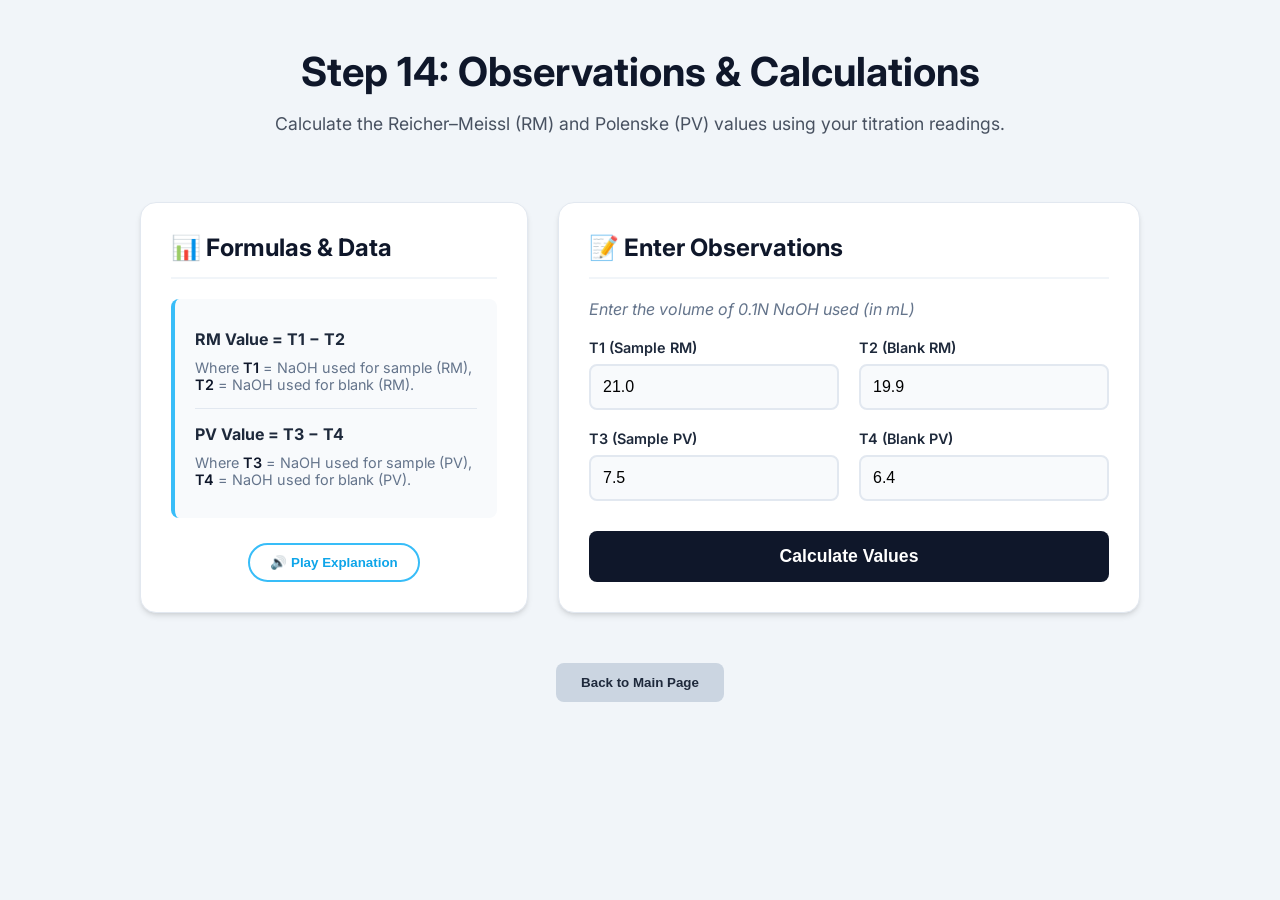
==== experiment/simulation/step14.html @ f15d76d9 "Add files via upload" ====
<!DOCTYPE html>
<html lang="en">
<head>
    <meta charset="UTF-8">
    <meta name="viewport" content="width=device-width, initial-scale=1.0">
    <title>Step 14: Observations & Calculations</title>
    <link rel="stylesheet" href="css/step14.css">
    <link href="https://fonts.googleapis.com/css2?family=Inter:wght@400;500;600;700&display=swap" rel="stylesheet">
</head>
<body>

    <div class="container">
        <!-- Header -->
        <header>
            <h1>Step 14: Observations & Calculations</h1>
            <p class="subtitle">Calculate the Reicher–Meissl (RM) and Polenske (PV) values using your titration readings.</p>
        </header>

        <!-- Main Content Grid -->
        <main>
            
            <!-- Left Column: inputs and Info -->
            <div class="card info-card">
                <h2>📊 Formulas & Data</h2>
                
                <div class="formula-box">
                    <p><strong>RM Value = T1 − T2</strong></p>
                    <p class="small">Where <span class="highlight">T1</span> = NaOH used for sample (RM), <span class="highlight">T2</span> = NaOH used for blank (RM).</p>
                    <hr>
                    <p><strong>PV Value = T3 − T4</strong></p>
                    <p class="small">Where <span class="highlight">T3</span> = NaOH used for sample (PV), <span class="highlight">T4</span> = NaOH used for blank (PV).</p>
                </div>

                <div class="audio-control">
                    <button id="playAudioBtn" class="audio-btn">🔊 Play Explanation</button>
                </div>
            </div>

            <!-- Right Column: Interactive Table -->
            <div class="card calculation-card">
                <h2>📝 Enter Observations</h2>
                <p class="instruction">Enter the volume of 0.1N NaOH used (in mL)</p>

                <div class="input-grid">
                    <div class="input-group">
                        <label for="t1">T1 (Sample RM)</label>
                        <input type="number" id="t1" value="21.0" step="0.1">
                    </div>
                    <div class="input-group">
                        <label for="t2">T2 (Blank RM)</label>
                        <input type="number" id="t2" value="19.9" step="0.1">
                    </div>
                    <div class="input-group">
                        <label for="t3">T3 (Sample PV)</label>
                        <input type="number" id="t3" value="7.5" step="0.1">
                    </div>
                    <div class="input-group">
                        <label for="t4">T4 (Blank PV)</label>
                        <input type="number" id="t4" value="6.4" step="0.1">
                    </div>
                </div>

                <button id="calculateBtn" class="primary-btn">Calculate Values</button>

                <!-- Hidden Results Section -->
                <div id="resultSection" class="result-section hidden">
                    <div id="resultFeedback" class="feedback-box">
                        <!-- Dynamic Content Here -->
                    </div>

                    <div id="finalConclusion" class="conclusion-box hidden">
                        <!-- Dynamic Content Here -->
                    </div>
                </div>

            </div>

        </main>

        <!-- Footer / Navigation -->
        <footer>
            <button id="backBtn" class="secondary-btn" onclick="window.location.href='index.html'">Back to Main Page</button>
        </footer>

    </div>

    <script src="script/step14.js"></script>
</body>
</html>
---- experiment/simulation/css/step14.css ----
/* CSS for Step 14: Observations & Calculations */

:root {
    --bg-color: #f1f5f9; /* Light slate background */
    --card-bg: #ffffff;
    --navy-dark: #0f172a;
    --slate-grey: #1e293b;
    --sky-blue: #38bdf8;
    --sky-blue-hover: #0ea5e9;
    --yellow-correct: #facc15;
    --green-success: #22c55e;
    --red-error: #f87171;
    --shadow-soft: 0 4px 6px -1px rgb(0 0 0 / 0.1), 0 2px 4px -2px rgb(0 0 0 / 0.1);
}

body {
    font-family: 'Inter', sans-serif;
    background-color: var(--bg-color);
    color: var(--slate-grey);
    margin: 0;
    padding: 20px;
    display: flex;
    justify-content: center;
    min-height: 100vh;
    box-sizing: border-box;
}

.container {
    width: 100%;
    max-width: 1000px;
    display: flex;
    flex-direction: column;
    gap: 30px;
}

/* Header */
header {
    text-align: center;
    margin-bottom: 20px;
}

header h1 {
    color: var(--navy-dark);
    font-size: 2.5rem;
    margin-bottom: 10px;
    font-weight: 700;
}

.subtitle {
    font-size: 1.1rem;
    color: var(--slate-grey);
    opacity: 0.8;
}

/* Main Content Grid */
main {
    display: grid;
    grid-template-columns: 1fr 1.5fr;
    gap: 30px;
}

@media (max-width: 768px) {
    main {
        grid-template-columns: 1fr;
    }
}

/* Cards */
.card {
    background: var(--card-bg);
    border-radius: 16px;
    padding: 30px;
    box-shadow: var(--shadow-soft);
    border: 1px solid #e2e8f0;
}

h2 {
    color: var(--navy-dark);
    margin-top: 0;
    font-size: 1.5rem;
    border-bottom: 2px solid #f1f5f9;
    padding-bottom: 15px;
    margin-bottom: 20px;
}

/* Info Card */
.formula-box {
    background-color: #f8fafc;
    padding: 20px;
    border-radius: 8px;
    border-left: 4px solid var(--sky-blue);
    margin-bottom: 25px;
}

.formula-box p {
    margin: 10px 0;
    font-size: 1rem;
}

.formula-box .small {
    font-size: 0.9rem;
    color: #64748b;
}

.highlight {
    font-weight: 600;
    color: var(--navy-dark);
}

hr {
    border: 0;
    border-top: 1px solid #e2e8f0;
    margin: 15px 0;
}

/* Audio Button */
.audio-control {
    display: flex;
    justify-content: center;
}

.audio-btn {
    background-color: transparent;
    border: 2px solid var(--sky-blue);
    color: var(--sky-blue-hover);
    padding: 10px 20px;
    border-radius: 50px;
    cursor: pointer;
    font-weight: 600;
    transition: all 0.3s ease;
    display: flex;
    align-items: center;
    gap: 8px;
}

.audio-btn:hover {
    background-color: var(--sky-blue);
    color: white;
}

/* Calculation Card */
.instruction {
    margin-bottom: 20px;
    font-style: italic;
    color: #64748b;
}

.input-grid {
    display: grid;
    grid-template-columns: 1fr 1fr;
    gap: 20px;
    margin-bottom: 30px;
}

.input-group {
    display: flex;
    flex-direction: column;
}

.input-group label {
    font-size: 0.9rem;
    font-weight: 600;
    margin-bottom: 8px;
    color: var(--slate-grey);
}

.input-group input {
    padding: 12px;
    border: 2px solid #e2e8f0;
    border-radius: 8px;
    font-size: 1rem;
    transition: border-color 0.3s;
    background-color: #f8fafc;
}

.input-group input:focus {
    outline: none;
    border-color: var(--sky-blue);
    background-color: white;
}

/* Buttons */
.primary-btn {
    width: 100%;
    background-color: var(--navy-dark);
    color: white;
    padding: 15px;
    border: none;
    border-radius: 8px;
    font-size: 1.1rem;
    font-weight: 600;
    cursor: pointer;
    transition: background-color 0.3s, transform 0.1s;
}

.primary-btn:hover {
    background-color: #1e293b;
}

.primary-btn:active {
    transform: scale(0.98);
}

.secondary-btn {
    background-color: #cbd5e1;
    color: var(--slate-grey);
    padding: 12px 25px;
    border: none;
    border-radius: 8px;
    font-weight: 600;
    cursor: pointer;
    transition: background-color 0.3s;
}

.secondary-btn:hover {
    background-color: #94a3b8;
    color: white;
}

/* Footer */
footer {
    text-align: center;
    margin-top: 20px;
}

/* Results & Animations */
.hidden {
    display: none;
    opacity: 0;
}

.result-section {
    margin-top: 30px;
    animation: fadeIn 0.8s forwards;
}

@keyframes fadeIn {
    from { opacity: 0; transform: translateY(10px); }
    to { opacity: 1; transform: translateY(0); }
}

.feedback-box, .conclusion-box {
    padding: 20px;
    border-radius: 8px;
    margin-top: 20px;
    text-align: center;
    box-shadow: 0 2px 4px rgba(0,0,0,0.05);
}

/* Feedback Styles */
.correct {
    background-color: #fefce8; /* Light yellow */
    border: 2px solid var(--yellow-correct);
    color: #854d0e;
}

.wrong {
    background-color: #fef2f2; /* Light red */
    border: 2px solid var(--red-error);
    color: #991b1b;
}

.conclusion-correct {
    background-color: #f0fdf4; /* Light green */
    border: 2px solid var(--green-success);
    color: #166534;
    box-shadow: 0 0 15px rgba(34, 197, 94, 0.2); /* Glowing effect */
}

h3 {
    margin-top: 0;
    margin-bottom: 10px;
}

.detailed-feedback {
    text-align: left;
    margin-top: 15px;
    font-size: 0.95rem;
    line-height: 1.5;
}

.calc-step {
    font-family: monospace;
    background: rgba(255,255,255,0.5);
    padding: 2px 5px;
    border-radius: 4px;
}
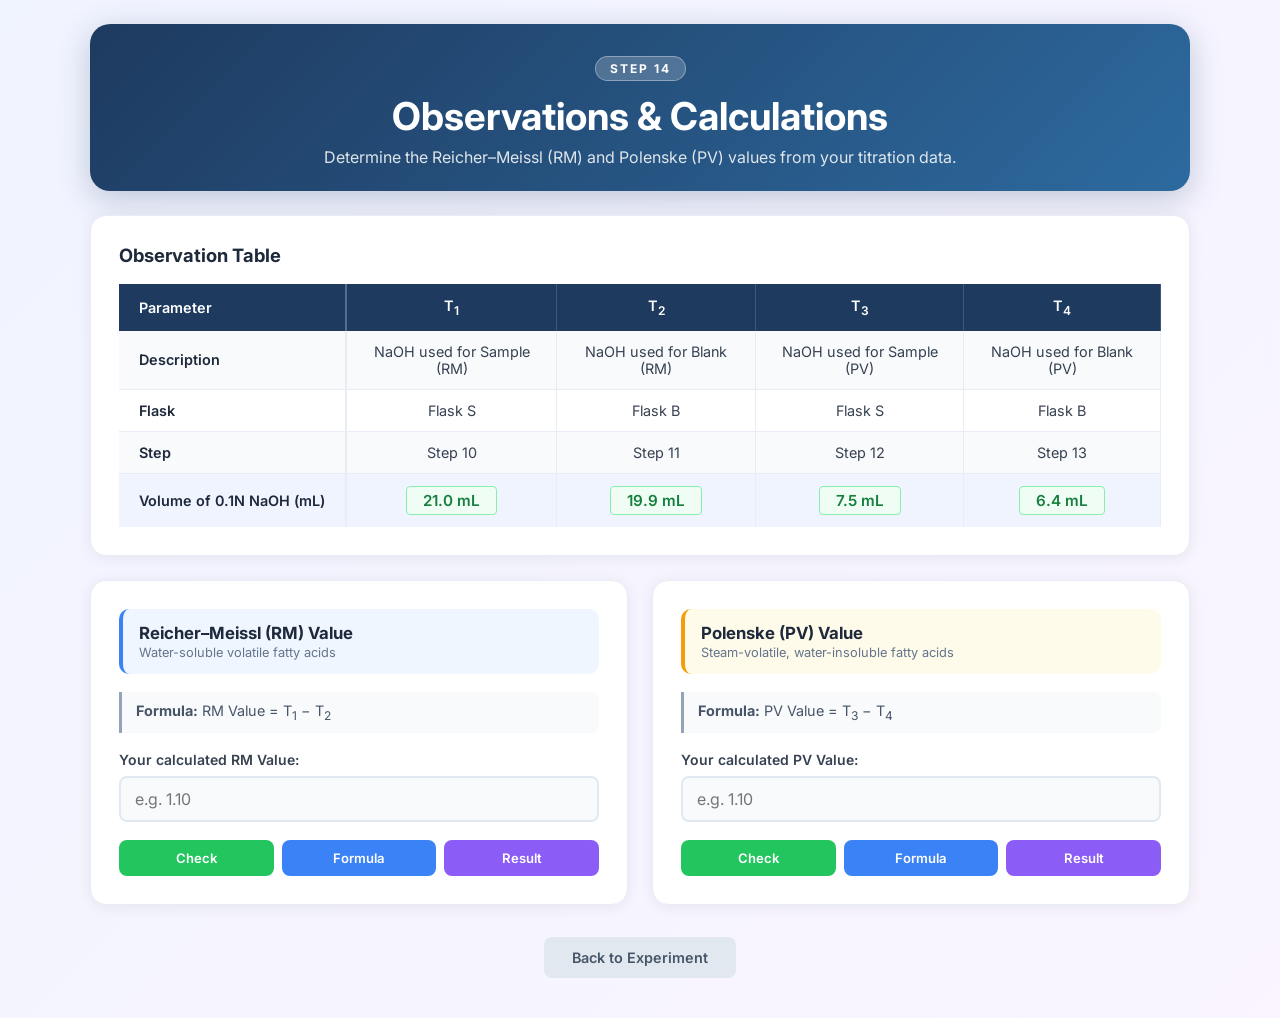
==== commit edefa490: "simulation update" ====
--- a/experiment/simulation/step14.html
+++ b/experiment/simulation/step14.html
@@ -8,82 +8,132 @@
     <link href="https://fonts.googleapis.com/css2?family=Inter:wght@400;500;600;700&display=swap" rel="stylesheet">
 </head>
 <body>
+<div class="page-wrapper">
 
-    <div class="container">
-        <!-- Header -->
-        <header>
-            <h1>Step 14: Observations & Calculations</h1>
-            <p class="subtitle">Calculate the Reicher–Meissl (RM) and Polenske (PV) values using your titration readings.</p>
-        </header>
+    <header class="page-header">
+        <div class="header-badge">Step 14</div>
+        <h1>Observations & Calculations</h1>
+        <p>Determine the Reicher–Meissl (RM) and Polenske (PV) values from your titration data.</p>
+    </header>
 
-        <!-- Main Content Grid -->
-        <main>
-            
-            <!-- Left Column: inputs and Info -->
-            <div class="card info-card">
-                <h2>📊 Formulas & Data</h2>
-                
-                <div class="formula-box">
-                    <p><strong>RM Value = T1 − T2</strong></p>
-                    <p class="small">Where <span class="highlight">T1</span> = NaOH used for sample (RM), <span class="highlight">T2</span> = NaOH used for blank (RM).</p>
-                    <hr>
-                    <p><strong>PV Value = T3 − T4</strong></p>
-                    <p class="small">Where <span class="highlight">T3</span> = NaOH used for sample (PV), <span class="highlight">T4</span> = NaOH used for blank (PV).</p>
-                </div>
+    <!-- OBSERVATION TABLE -->
+    <section class="card">
+        <h2 class="section-title">Observation Table</h2>
+        <div class="obs-table-wrap">
+            <table class="obs-table">
+                <thead>
+                    <tr>
+                        <th>Parameter</th>
+                        <th>T<sub>1</sub></th>
+                        <th>T<sub>2</sub></th>
+                        <th>T<sub>3</sub></th>
+                        <th>T<sub>4</sub></th>
+                    </tr>
+                </thead>
+                <tbody>
+                    <tr>
+                        <td class="row-label">Description</td>
+                        <td>NaOH used for Sample (RM)</td>
+                        <td>NaOH used for Blank (RM)</td>
+                        <td>NaOH used for Sample (PV)</td>
+                        <td>NaOH used for Blank (PV)</td>
+                    </tr>
+                    <tr>
+                        <td class="row-label">Flask</td>
+                        <td>Flask S</td>
+                        <td>Flask B</td>
+                        <td>Flask S</td>
+                        <td>Flask B</td>
+                    </tr>
+                    <tr>
+                        <td class="row-label">Step</td>
+                        <td>Step 10</td>
+                        <td>Step 11</td>
+                        <td>Step 12</td>
+                        <td>Step 13</td>
+                    </tr>
+                    <tr class="value-row">
+                        <td class="row-label">Volume of 0.1N NaOH (mL)</td>
+                        <td><span class="auto-val" id="disp-t1">—</span></td>
+                        <td><span class="auto-val" id="disp-t2">—</span></td>
+                        <td><span class="auto-val" id="disp-t3">—</span></td>
+                        <td><span class="auto-val" id="disp-t4">—</span></td>
+                    </tr>
+                </tbody>
+            </table>
+        </div>
+    </section>
 
-                <div class="audio-control">
-                    <button id="playAudioBtn" class="audio-btn">🔊 Play Explanation</button>
+    <!-- CALCULATIONS GRID -->
+    <div class="calc-grid">
+
+        <!-- RM VALUE CARD -->
+        <section class="card calc-card">
+            <div class="calc-header rm-accent">
+                <div>
+                    <h2>Reicher–Meissl (RM) Value</h2>
+                    <p>Water-soluble volatile fatty acids</p>
                 </div>
             </div>
 
-            <!-- Right Column: Interactive Table -->
-            <div class="card calculation-card">
-                <h2>📝 Enter Observations</h2>
-                <p class="instruction">Enter the volume of 0.1N NaOH used (in mL)</p>
-
-                <div class="input-grid">
-                    <div class="input-group">
-                        <label for="t1">T1 (Sample RM)</label>
-                        <input type="number" id="t1" value="21.0" step="0.1">
-                    </div>
-                    <div class="input-group">
-                        <label for="t2">T2 (Blank RM)</label>
-                        <input type="number" id="t2" value="19.9" step="0.1">
-                    </div>
-                    <div class="input-group">
-                        <label for="t3">T3 (Sample PV)</label>
-                        <input type="number" id="t3" value="7.5" step="0.1">
-                    </div>
-                    <div class="input-group">
-                        <label for="t4">T4 (Blank PV)</label>
-                        <input type="number" id="t4" value="6.4" step="0.1">
-                    </div>
-                </div>
-
-                <button id="calculateBtn" class="primary-btn">Calculate Values</button>
-
-                <!-- Hidden Results Section -->
-                <div id="resultSection" class="result-section hidden">
-                    <div id="resultFeedback" class="feedback-box">
-                        <!-- Dynamic Content Here -->
-                    </div>
-
-                    <div id="finalConclusion" class="conclusion-box hidden">
-                        <!-- Dynamic Content Here -->
-                    </div>
-                </div>
-
+            <div class="formula-hint">
+                <strong>Formula:</strong> RM Value = T<sub>1</sub> − T<sub>2</sub>
             </div>
 
-        </main>
+            <div class="input-row">
+                <label for="rm-input">Your calculated RM Value:</label>
+                <input type="number" id="rm-input" placeholder="e.g. 1.10" step="0.01">
+            </div>
 
-        <!-- Footer / Navigation -->
-        <footer>
-            <button id="backBtn" class="secondary-btn" onclick="window.location.href='index.html'">Back to Main Page</button>
-        </footer>
+            <div class="btn-group">
+                <button class="btn btn-check" onclick="checkRM()">Check</button>
+                <button class="btn btn-formula" onclick="showRMFormula()">Formula</button>
+                <button class="btn btn-result" onclick="showRMResult()">Result</button>
+            </div>
+
+            <div id="rm-feedback" class="feedback hidden"></div>
+        </section>
+
+        <!-- PV VALUE CARD -->
+        <section class="card calc-card">
+            <div class="calc-header pv-accent">
+                <div>
+                    <h2>Polenske (PV) Value</h2>
+                    <p>Steam-volatile, water-insoluble fatty acids</p>
+                </div>
+            </div>
+
+            <div class="formula-hint">
+                <strong>Formula:</strong> PV Value = T<sub>3</sub> − T<sub>4</sub>
+            </div>
+
+            <div class="input-row">
+                <label for="pv-input">Your calculated PV Value:</label>
+                <input type="number" id="pv-input" placeholder="e.g. 1.10" step="0.01">
+            </div>
+
+            <div class="btn-group">
+                <button class="btn btn-check" onclick="checkPV()">Check</button>
+                <button class="btn btn-formula" onclick="showPVFormula()">Formula</button>
+                <button class="btn btn-result" onclick="showPVResult()">Result</button>
+            </div>
+
+            <div id="pv-feedback" class="feedback hidden"></div>
+        </section>
 
     </div>
 
-    <script src="script/step14.js"></script>
+    <!-- CONCLUSION (shown after both results) -->
+    <section id="conclusion-section" class="card conclusion hidden">
+        <h2>Final Conclusion</h2>
+        <div id="conclusion-body"></div>
+    </section>
+
+    <footer class="page-footer">
+        <button class="btn btn-back" onclick="window.location.href='index.html'">Back to Experiment</button>
+    </footer>
+
+</div>
+<script src="script/step14.js"></script>
 </body>
 </html>
--- a/experiment/simulation/css/step14.css
+++ b/experiment/simulation/css/step14.css
@@ -1,287 +1,402 @@
-/* CSS for Step 14: Observations & Calculations */
-
-:root {
-    --bg-color: #f1f5f9; /* Light slate background */
-    --card-bg: #ffffff;
-    --navy-dark: #0f172a;
-    --slate-grey: #1e293b;
-    --sky-blue: #38bdf8;
-    --sky-blue-hover: #0ea5e9;
-    --yellow-correct: #facc15;
-    --green-success: #22c55e;
-    --red-error: #f87171;
-    --shadow-soft: 0 4px 6px -1px rgb(0 0 0 / 0.1), 0 2px 4px -2px rgb(0 0 0 / 0.1);
-}
+/* ── Step 14: Observations & Calculations ── */
+
+*, *::before, *::after { box-sizing: border-box; margin: 0; padding: 0; }
 
 body {
     font-family: 'Inter', sans-serif;
-    background-color: var(--bg-color);
-    color: var(--slate-grey);
-    margin: 0;
-    padding: 20px;
-    display: flex;
-    justify-content: center;
+    background: linear-gradient(135deg, #f0f4ff 0%, #faf5ff 100%);
     min-height: 100vh;
-    box-sizing: border-box;
-}
-
-.container {
-    width: 100%;
-    max-width: 1000px;
+    padding: 24px 16px 40px;
+    color: #1e293b;
+}
+
+.page-wrapper {
+    max-width: 1100px;
+    margin: 0 auto;
     display: flex;
     flex-direction: column;
-    gap: 30px;
-}
-
-/* Header */
-header {
+    gap: 24px;
+}
+
+/* ── Header ── */
+.page-header {
     text-align: center;
-    margin-bottom: 20px;
-}
-
-header h1 {
-    color: var(--navy-dark);
-    font-size: 2.5rem;
-    margin-bottom: 10px;
-    font-weight: 700;
-}
-
-.subtitle {
-    font-size: 1.1rem;
-    color: var(--slate-grey);
-    opacity: 0.8;
-}
-
-/* Main Content Grid */
-main {
-    display: grid;
-    grid-template-columns: 1fr 1.5fr;
-    gap: 30px;
-}
-
-@media (max-width: 768px) {
-    main {
-        grid-template-columns: 1fr;
-    }
-}
-
-/* Cards */
+    padding: 32px 20px 24px;
+    background: linear-gradient(135deg, #1e3a5f 0%, #2d6a9f 100%);
+    border-radius: 20px;
+    color: white;
+    box-shadow: 0 8px 32px rgba(30,58,95,0.25);
+}
+
+.header-badge {
+    display: inline-block;
+    background: rgba(255,255,255,0.2);
+    border: 1px solid rgba(255,255,255,0.35);
+    color: #fff;
+    font-size: 0.75rem;
+    font-weight: 700;
+    letter-spacing: 2px;
+    text-transform: uppercase;
+    padding: 4px 14px;
+    border-radius: 50px;
+    margin-bottom: 12px;
+}
+
+.page-header h1 {
+    font-size: clamp(1.6rem, 4vw, 2.4rem);
+    font-weight: 700;
+    margin-bottom: 8px;
+}
+
+.page-header p {
+    font-size: 1rem;
+    opacity: 0.85;
+}
+
+/* ── Cards ── */
 .card {
-    background: var(--card-bg);
+    background: #fff;
     border-radius: 16px;
-    padding: 30px;
-    box-shadow: var(--shadow-soft);
-    border: 1px solid #e2e8f0;
-}
-
-h2 {
-    color: var(--navy-dark);
-    margin-top: 0;
-    font-size: 1.5rem;
-    border-bottom: 2px solid #f1f5f9;
-    padding-bottom: 15px;
-    margin-bottom: 20px;
-}
-
-/* Info Card */
-.formula-box {
-    background-color: #f8fafc;
-    padding: 20px;
-    border-radius: 8px;
-    border-left: 4px solid var(--sky-blue);
-    margin-bottom: 25px;
-}
-
-.formula-box p {
-    margin: 10px 0;
-    font-size: 1rem;
-}
-
-.formula-box .small {
+    padding: 28px;
+    box-shadow: 0 2px 16px rgba(0,0,0,0.07);
+    border: 1px solid #e8edf5;
+}
+
+.section-title {
+    font-size: 1.15rem;
+    font-weight: 700;
+    color: #1e293b;
+    margin-bottom: 18px;
+}
+
+/* ── Observation Table ── */
+.obs-table-wrap {
+    overflow-x: auto;
+}
+
+.obs-table {
+    width: 100%;
+    border-collapse: collapse;
+    font-size: 0.92rem;
+}
+
+.obs-table thead tr {
+    background: #1e3a5f;
+    color: white;
+}
+
+.obs-table th {
+    padding: 13px 20px;
+    text-align: center;
+    font-weight: 600;
     font-size: 0.9rem;
-    color: #64748b;
-}
-
-.highlight {
-    font-weight: 600;
-    color: var(--navy-dark);
-}
-
-hr {
-    border: 0;
-    border-top: 1px solid #e2e8f0;
-    margin: 15px 0;
-}
-
-/* Audio Button */
-.audio-control {
-    display: flex;
-    justify-content: center;
-}
-
-.audio-btn {
-    background-color: transparent;
-    border: 2px solid var(--sky-blue);
-    color: var(--sky-blue-hover);
-    padding: 10px 20px;
-    border-radius: 50px;
-    cursor: pointer;
-    font-weight: 600;
-    transition: all 0.3s ease;
-    display: flex;
-    align-items: center;
-    gap: 8px;
-}
-
-.audio-btn:hover {
-    background-color: var(--sky-blue);
-    color: white;
-}
-
-/* Calculation Card */
-.instruction {
-    margin-bottom: 20px;
-    font-style: italic;
-    color: #64748b;
-}
-
-.input-grid {
+    border-right: 1px solid rgba(255,255,255,0.15);
+}
+
+.obs-table th:first-child {
+    text-align: left;
+    border-right: 2px solid rgba(255,255,255,0.25);
+}
+
+.obs-table tbody tr {
+    border-bottom: 1px solid #e8edf5;
+}
+
+.obs-table tbody tr:last-child {
+    border-bottom: none;
+}
+
+.obs-table td {
+    padding: 12px 20px;
+    text-align: center;
+    vertical-align: middle;
+    color: #374151;
+    font-size: 0.9rem;
+    border-right: 1px solid #e8edf5;
+}
+
+.obs-table td:first-child {
+    text-align: left;
+    border-right: 2px solid #e8edf5;
+}
+
+.obs-table tbody tr:nth-child(odd) {
+    background: #f8fafc;
+}
+
+.obs-table tbody tr:nth-child(even) {
+    background: #fff;
+}
+
+.obs-table tbody tr.value-row {
+    background: #f0f4ff;
+    font-weight: 600;
+}
+
+.row-label {
+    font-weight: 600;
+    color: #1e293b !important;
+    white-space: nowrap;
+}
+
+.auto-val {
+    display: inline-block;
+    background: #fff;
+    border: 1px solid #cbd5e1;
+    border-radius: 4px;
+    padding: 4px 16px;
+    font-weight: 600;
+    font-size: 0.95rem;
+    color: #334155;
+    min-width: 70px;
+    text-align: center;
+    transition: all 0.4s ease;
+}
+
+.auto-val.loaded {
+    background: #f0fdf4;
+    border-color: #86efac;
+    color: #15803d;
+}
+
+/* ── Calculation Grid ── */
+.calc-grid {
     display: grid;
     grid-template-columns: 1fr 1fr;
-    gap: 20px;
-    margin-bottom: 30px;
-}
-
-.input-group {
+    gap: 24px;
+}
+
+@media (max-width: 720px) {
+    .calc-grid { grid-template-columns: 1fr; }
+}
+
+.calc-card { display: flex; flex-direction: column; gap: 18px; }
+
+.calc-header {
+    padding: 14px 16px;
+    border-radius: 10px;
+}
+
+.rm-accent { background: #eff6ff; border-left: 4px solid #3b82f6; }
+.pv-accent { background: #fffbeb; border-left: 4px solid #f59e0b; }
+
+.calc-header h2 {
+    font-size: 1.05rem;
+    font-weight: 700;
+    color: #1e293b;
+    margin-bottom: 2px;
+}
+
+.calc-header p {
+    font-size: 0.8rem;
+    color: #64748b;
+}
+
+.formula-hint {
+    background: #f8fafc;
+    border-left: 3px solid #94a3b8;
+    padding: 10px 14px;
+    border-radius: 0 8px 8px 0;
+    font-size: 0.9rem;
+    color: #475569;
+}
+
+.input-row {
     display: flex;
     flex-direction: column;
-}
-
-.input-group label {
-    font-size: 0.9rem;
-    font-weight: 600;
-    margin-bottom: 8px;
-    color: var(--slate-grey);
-}
-
-.input-group input {
-    padding: 12px;
+    gap: 8px;
+}
+
+.input-row label {
+    font-size: 0.875rem;
+    font-weight: 600;
+    color: #374151;
+}
+
+.input-row input {
+    padding: 11px 14px;
     border: 2px solid #e2e8f0;
     border-radius: 8px;
     font-size: 1rem;
-    transition: border-color 0.3s;
-    background-color: #f8fafc;
-}
-
-.input-group input:focus {
+    font-family: inherit;
+    transition: border-color 0.2s;
+    background: #f8fafc;
+}
+
+.input-row input:focus {
     outline: none;
-    border-color: var(--sky-blue);
-    background-color: white;
-}
-
-/* Buttons */
-.primary-btn {
-    width: 100%;
-    background-color: var(--navy-dark);
-    color: white;
-    padding: 15px;
+    border-color: #3b82f6;
+    background: #fff;
+}
+
+/* ── Buttons ── */
+.btn-group {
+    display: flex;
+    gap: 8px;
+    flex-wrap: wrap;
+}
+
+.btn {
+    flex: 1;
+    padding: 10px 8px;
     border: none;
     border-radius: 8px;
-    font-size: 1.1rem;
+    font-size: 0.82rem;
     font-weight: 600;
     cursor: pointer;
-    transition: background-color 0.3s, transform 0.1s;
-}
-
-.primary-btn:hover {
-    background-color: #1e293b;
-}
-
-.primary-btn:active {
-    transform: scale(0.98);
-}
-
-.secondary-btn {
-    background-color: #cbd5e1;
-    color: var(--slate-grey);
-    padding: 12px 25px;
+    font-family: inherit;
+    transition: all 0.2s;
+    min-width: 80px;
+}
+
+.btn-check   { background: #22c55e; color: #fff; }
+.btn-check:hover   { background: #16a34a; transform: translateY(-1px); }
+
+.btn-formula { background: #3b82f6; color: #fff; }
+.btn-formula:hover { background: #2563eb; transform: translateY(-1px); }
+
+.btn-result  { background: #8b5cf6; color: #fff; }
+.btn-result:hover  { background: #7c3aed; transform: translateY(-1px); }
+
+.btn-back {
+    background: #e2e8f0;
+    color: #475569;
+    padding: 12px 28px;
+    border-radius: 8px;
+    font-size: 0.9rem;
+    font-weight: 600;
+    cursor: pointer;
     border: none;
-    border-radius: 8px;
-    font-weight: 600;
-    cursor: pointer;
-    transition: background-color 0.3s;
-}
-
-.secondary-btn:hover {
-    background-color: #94a3b8;
-    color: white;
-}
-
-/* Footer */
-footer {
+    font-family: inherit;
+    transition: background 0.2s;
+}
+.btn-back:hover { background: #cbd5e1; }
+
+/* ── Feedback Boxes ── */
+.feedback {
+    border-radius: 10px;
+    padding: 16px;
+    font-size: 0.9rem;
+    line-height: 1.6;
+    animation: fadeSlide 0.35s ease;
+}
+
+.feedback.hidden { display: none; }
+
+.feedback.correct {
+    background: #f0fdf4;
+    border: 1.5px solid #22c55e;
+    color: #14532d;
+}
+
+.feedback.wrong {
+    background: #fef2f2;
+    border: 1.5px solid #f87171;
+    color: #7f1d1d;
+}
+
+.feedback.formula {
+    background: #eff6ff;
+    border: 1.5px solid #93c5fd;
+    color: #1e3a5f;
+}
+
+.feedback.result {
+    background: #faf5ff;
+    border: 1.5px solid #c4b5fd;
+    color: #3b0764;
+}
+
+.feedback .fb-title {
+    font-weight: 700;
+    font-size: 1rem;
+    margin-bottom: 8px;
+    display: flex;
+    align-items: center;
+    gap: 6px;
+}
+
+.feedback .calc-line {
+    font-family: 'Courier New', monospace;
+    background: rgba(0,0,0,0.05);
+    padding: 3px 8px;
+    border-radius: 4px;
+    display: inline-block;
+    margin: 2px 0;
+}
+
+/* ── Conclusion ── */
+.conclusion {
+    border: 2px solid #a78bfa;
+    background: linear-gradient(135deg, #faf5ff, #f5f3ff);
+}
+
+.conclusion.hidden { display: none; }
+
+.conclusion h2 {
+    font-size: 1.3rem;
+    font-weight: 700;
+    color: #4c1d95;
+    margin-bottom: 16px;
+    padding-bottom: 12px;
+    border-bottom: 2px solid #e9d5ff;
+}
+
+#conclusion-body {
+    display: grid;
+    grid-template-columns: 1fr 1fr;
+    gap: 16px;
+    font-size: 0.92rem;
+    line-height: 1.7;
+}
+
+@media (max-width: 600px) {
+    #conclusion-body { grid-template-columns: 1fr; }
+}
+
+.conc-block {
+    background: #fff;
+    border-radius: 10px;
+    padding: 16px;
+    border: 1px solid #e9d5ff;
+}
+
+.conc-block h3 {
+    font-size: 0.95rem;
+    font-weight: 700;
+    margin-bottom: 8px;
+    color: #5b21b6;
+}
+
+.conc-block .value-badge {
+    display: inline-block;
+    background: #7c3aed;
+    color: #fff;
+    font-weight: 700;
+    padding: 3px 12px;
+    border-radius: 50px;
+    font-size: 1rem;
+    margin-bottom: 8px;
+}
+
+.conc-block p { color: #374151; }
+
+.conc-block.standard {
+    grid-column: 1 / -1;
+    background: linear-gradient(135deg, #f0fdf4, #dcfce7);
+    border-color: #86efac;
+}
+
+.conc-block.standard h3 { color: #14532d; }
+
+/* ── Footer ── */
+.page-footer {
     text-align: center;
-    margin-top: 20px;
-}
-
-/* Results & Animations */
-.hidden {
-    display: none;
-    opacity: 0;
-}
-
-.result-section {
-    margin-top: 30px;
-    animation: fadeIn 0.8s forwards;
-}
-
-@keyframes fadeIn {
-    from { opacity: 0; transform: translateY(10px); }
-    to { opacity: 1; transform: translateY(0); }
-}
-
-.feedback-box, .conclusion-box {
-    padding: 20px;
-    border-radius: 8px;
-    margin-top: 20px;
-    text-align: center;
-    box-shadow: 0 2px 4px rgba(0,0,0,0.05);
-}
-
-/* Feedback Styles */
-.correct {
-    background-color: #fefce8; /* Light yellow */
-    border: 2px solid var(--yellow-correct);
-    color: #854d0e;
-}
-
-.wrong {
-    background-color: #fef2f2; /* Light red */
-    border: 2px solid var(--red-error);
-    color: #991b1b;
-}
-
-.conclusion-correct {
-    background-color: #f0fdf4; /* Light green */
-    border: 2px solid var(--green-success);
-    color: #166534;
-    box-shadow: 0 0 15px rgba(34, 197, 94, 0.2); /* Glowing effect */
-}
-
-h3 {
-    margin-top: 0;
-    margin-bottom: 10px;
-}
-
-.detailed-feedback {
-    text-align: left;
-    margin-top: 15px;
-    font-size: 0.95rem;
-    line-height: 1.5;
-}
-
-.calc-step {
-    font-family: monospace;
-    background: rgba(255,255,255,0.5);
-    padding: 2px 5px;
-    border-radius: 4px;
-}
+    padding-top: 8px;
+}
+
+/* ── Animations ── */
+@keyframes fadeSlide {
+    from { opacity: 0; transform: translateY(6px); }
+    to   { opacity: 1; transform: translateY(0); }
+}
